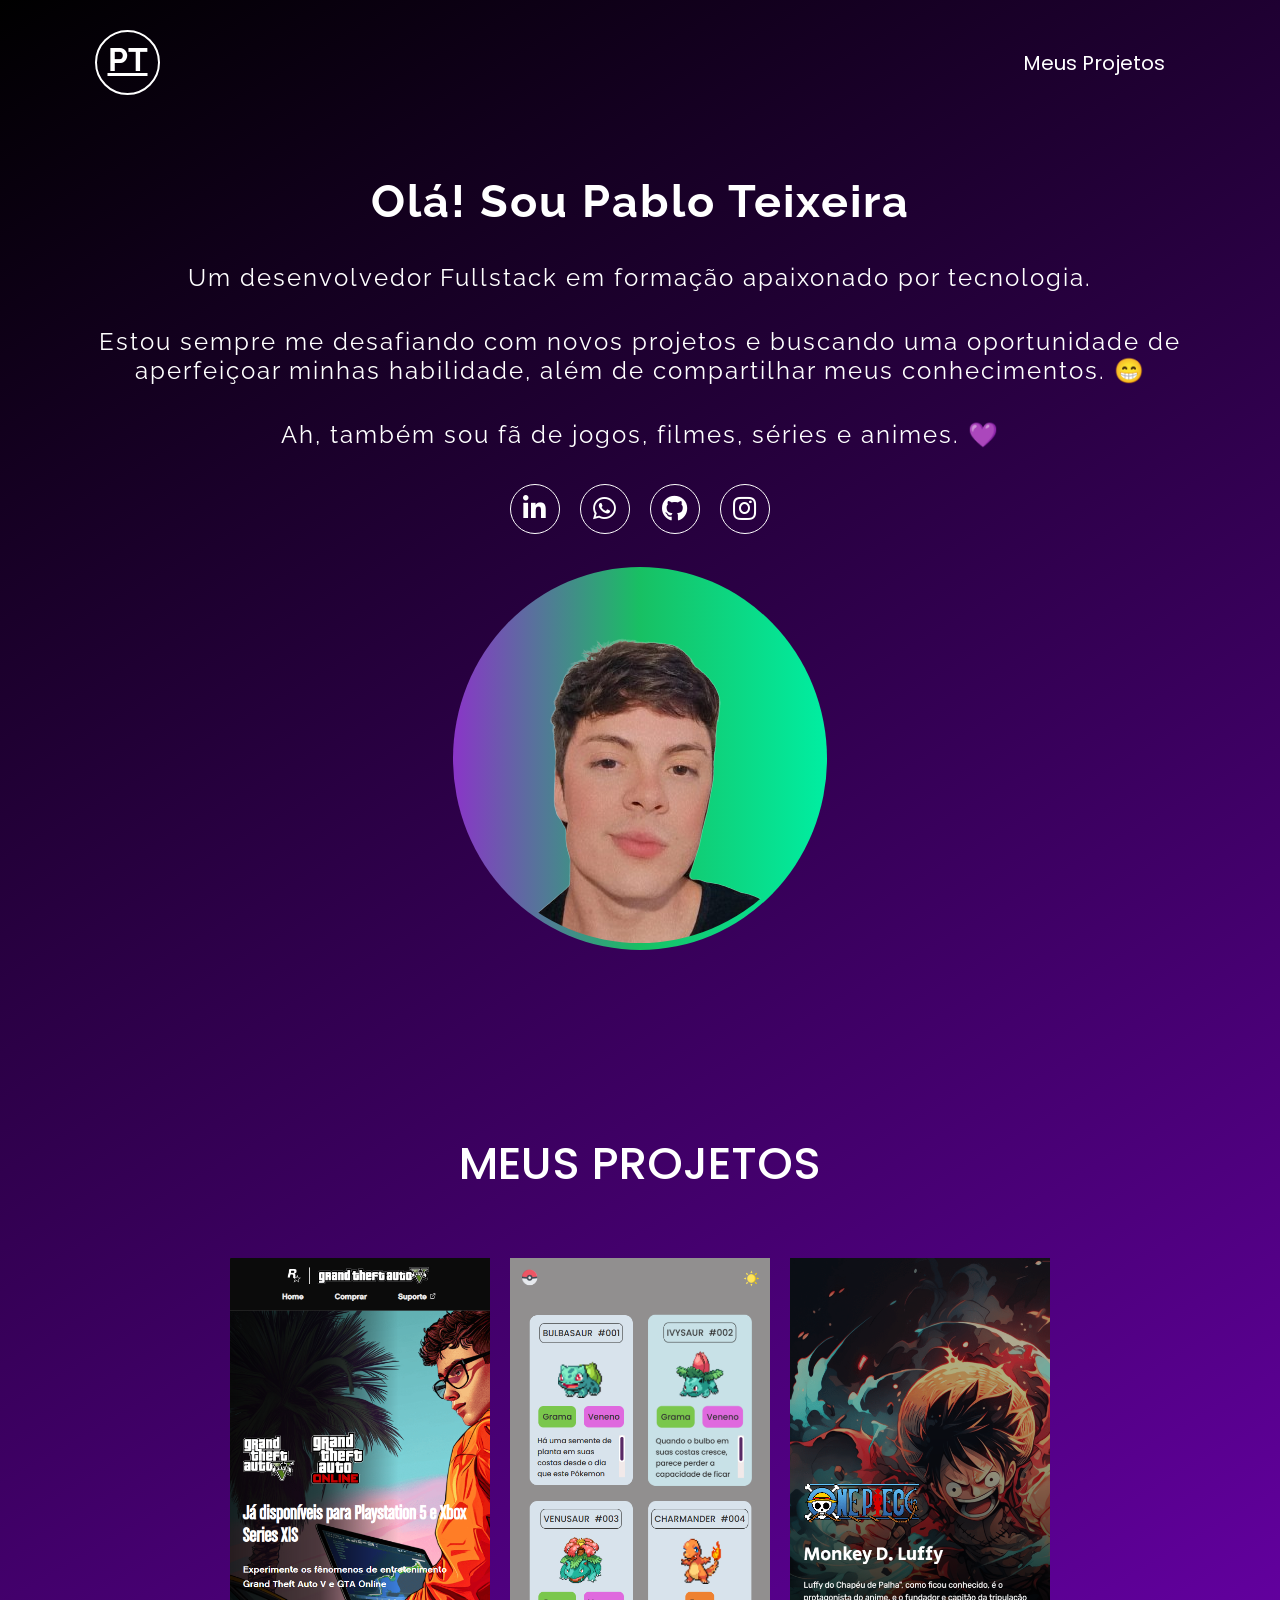
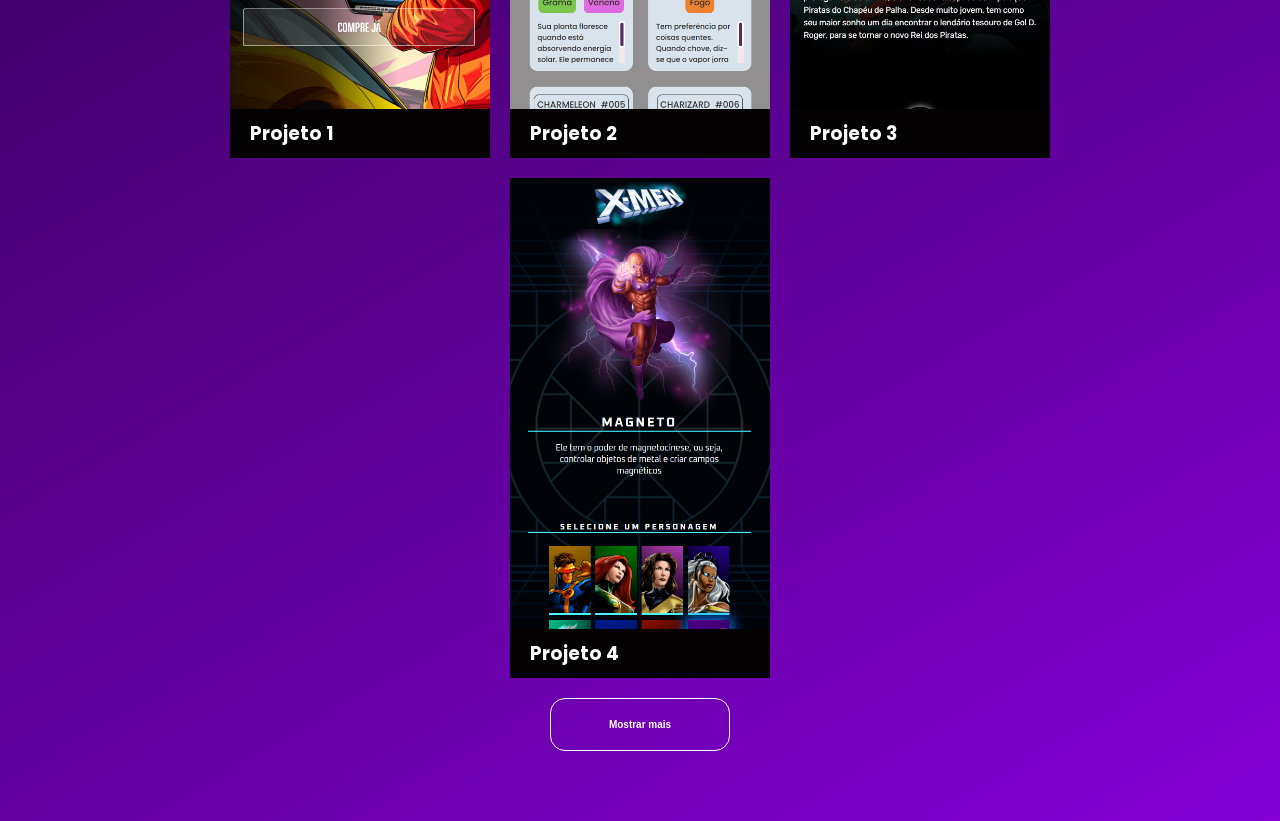
==== index.html @ 84877e75 "Add files via upload" ====
<!DOCTYPE html>
<html lang="pt-BR">
  <head>
    <meta charset="UTF-8" />
    <meta name="viewport" content="width=device-width, initial-scale=1.0" />
    <title>Pablo Teixeira - Desenvolvedor Fullstack</title>

    <link
      rel="stylesheet"
      href="https://cdnjs.cloudflare.com/ajax/libs/font-awesome/5.15.4/css/all.min.css"
    />

    <link
      rel="stylesheet"
      href="https://cdn.jsdelivr.net/gh/devicons/devicon@v2.14.0/devicon.min.css"
    />

    <link rel="preconnect" href="https://fonts.googleapis.com" />
    <link rel="preconnect" href="https://fonts.gstatic.com" crossorigin />
    <link
      href="https://fonts.googleapis.com/css2?family=Poppins:ital,wght@0,100;0,200;0,300;0,400;0,500;0,600;0,700;0,800;0,900;1,100;1,200;1,300;1,400;1,500;1,600;1,700;1,800;1,900&family=Raleway:ital,wght@0,100..900;1,100..900&display=swap"
      rel="stylesheet"
    />

    <link rel="stylesheet" href="./src/css/reset.css">

    <link rel="stylesheet" href="./src/css/estilos.css">
    
    <link rel="stylesheet" href="./src/css/responsivo.css">

  </head>
  <body>
    <header class="cabecalho">
      <a href="#">
        <h1 class="logo">PT</h1>
      </a>

      <nav class="menu">
        <ul>
          <li>
            <a href="#projetos">Meus projetos</a>
          </li>
        </ul>
      </nav>
    </header>
    <section class="home">
      <div class="informacoes">
        <h1>Olá! Sou Pablo Teixeira</h1>
        <p>Um desenvolvedor Fullstack em formação apaixonado por tecnologia.</p>
        <p>
          Estou sempre me desafiando com novos projetos e buscando uma oportunidade de aperfeiçoar minhas habilidade, além de compartilhar meus conhecimentos. 😁
        </p>
        <p>Ah, também sou fã de jogos, filmes, séries e animes. 💜</p>

        <ul class="redes-sociais">
          <li>
            <a
              href="https://www.linkedin.com/in/pabloteixeiraimproving/"
              title="Ir para o LinkedIn"
              target="_blank"
            >
              <i class="fab fa-linkedin-in"></i>
            </a>
          </li>

          <li>
            <a
              href="https://wa.me/5511975147184"
              title="Enviar Mensagem no WhatsApp"
              target="_blank"
            >
              <i class="fab fa-whatsapp"></i>
            </a>
          </li>

          <li>
            <a
              href="https://github.com/Pabloodev"
              title="Ir para o GitHub"
              target="_blank"
            >
              <i class="fab fa-github"></i>
            </a>
          </li>

          <li>
            <a
              href="https://www.instagram.com/pablin_teixeira/"
              title="Ir para o Instagram"
              target="_blank"
            >
              <i class="fab fa-instagram"></i>
            </a>
          </li>
        </ul>
      </div>

      <div class="container-foto">
        <div class="foto sombra-interna">
          <img
            src="./src/imagens/Eu site.png"
            alt="foto do portfólio do Pablo"
          />
        </div>
      </div>
    </section>
    <section class="projetos" id="projetos">
      <h2 class="titulo">Meus projetos</h2>

      <div class="container-projetos">
        <div class="projeto ativo">
          <a href="https://github.com/devemdobro/projeto-gta" target="_blank">
            <img
              src="./src/imagens/projeto-gta.png"
              alt="Projeto Landing page GTA"
            />
            <h3>Projeto 1</h3>

            <div class="informacoes-projeto">
              <p>Projeto feito usando HTML, CSS e JavaScript</p>
              <p>🔗 Ver no GitHub Pages</p>
            </div>
          </a>
        </div>

        <div class="projeto ativo">
          <a
            href="https://github.com/devemdobro/projeto-listagem-pokemon"
            target="_blank"
          >
            <img
              src="./src/imagens/projeto-listagem-pokemon.png"
              alt="Projeto listagem de pokemons"
            />
            <h3>Projeto 2</h3>
            <div class="informacoes-projeto">
              <p>Projeto feito usando HTML, CSS e JavaScript</p>
              <p>🔗 Ver no GitHub Pages</p>
            </div>
          </a>
        </div>

        <div class="projeto ativo">
          <a
            href="https://github.com/devemdobro/projeto-one-piece-final"
            target="_blank"
          >
            <img
              src="./src/imagens/projeto-one-piece.png"
              alt="Projeto landing page One Piece"
            />
            <h3>Projeto 3</h3>
            <div class="informacoes-projeto">
              <p>Projeto feito usando HTML, CSS e JavaScript</p>
              <p>🔗 Ver no GitHub Pages</p>
            </div>
          </a>
        </div>

        <div class="projeto ativo">
          <a href="https://github.com/devemdobro/x-men-szpc" target="_blank">
            <img
              src="./src/imagens/projeto-x-men.png"
              alt="Projeto seletor de personagens x-men"
            />
            <h3>Projeto 4</h3>
            <div class="informacoes-projeto">
              <p>Projeto feito usando HTML, CSS e JavaScript</p>
              <p>🔗 Ver no GitHub Pages</p>
            </div>
          </a>
        </div>

        <div class="projeto">
          <a href="#" target="_blank">
            <img
              src="https://via.placeholder.com/515X700"
              alt="Projeto landing page Mario"
            />
            <h3>Projeto 5</h3>
            <div class="informacoes-projeto">
              <p>Projeto feito usando HTML, CSS e JavaScript</p>
              <p>🔗 Ver no GitHub Pages</p>
            </div>
          </a>
        </div>

        <div class="projeto">
          <a href="#" target="_blank">
            <img
              src="https://via.placeholder.com/515X700"
              alt="Capa do projeto"
            />
            <h3>Projeto 6</h3>
            <div class="informacoes-projeto">
              <p>Projeto feito usando HTML, CSS e JavaScript</p>
              <p>🔗 Ver no GitHub Pages</p>
            </div>
          </a>
        </div>

        <div class="projeto">
          <a href="#" target="_blank">
            <img
              src="https://via.placeholder.com/515X700"
              alt="Capa do projeto"
            />
            <h3>Projeto 7</h3>
            <div class="informacoes-projeto">
              <p>Projeto feito usando HTML, CSS e JavaScript</p>
              <p>🔗 Ver no GitHub Pages</p>
            </div>
          </a>
        </div>

        <div class="projeto">
          <a href="#" target="_blank">
            <img
              src="https://via.placeholder.com/515X700"
              alt="Capa do projeto"
            />
            <h3>Projeto 8</h3>
            <div class="informacoes-projeto">
              <p>Projeto feito usando HTML, CSS e JavaScript</p>
              <p>🔗 Ver no GitHub Pages</p>
            </div>
          </a>
        </div>
      </div>

      <button class="btn-mostrar-projetos">Mostrar mais</button>
    </section>

    <script src="src/js/index.js"></script>

  </body>
</html>
---- src/css/estilos.css ----
html {
    color: #fff;
    scroll-behavior: smooth;
}

body {
    background-color: #282828;
    font-family: "Poppins", sans-serif;
    margin: 0 auto;
    max-width: 1120px;
    background: linear-gradient(150deg, #000000, #9e00ff);
    background-size: 120% 120%;
}

.cabecalho {
    display: flex;
    justify-content: space-between;
    align-items: center;
    padding: 30px 15px;
}

.cabecalho .logo {
    width: 65px;
    height: 65px;
    border-radius: 50%;
    border: 2px solid #fff;
    text-decoration: underline;
    text-align: center;
    line-height: 55px;
    font-family: "Raleway", sans-serif;
    transition: 0.2s;
}

.cabecalho a:hover .logo {
    color: #9443d8;
    border: 2px solid #9443d8
}

.cabecalho .menu li a {
    font-size: 20px;
    text-transform: capitalize;
    padding: 10px 20px;
    transition: 0.2s;
}

.cabecalho .menu li a:hover {
    background-color: #9443d8;
    color: #fff;
    border-radius: 50px;
}

.home {
    display: flex;
    min-height: calc(100vh - 125px);
    align-items: center;
    gap: 50px;
    justify-content: space-between;
}

.home .informacoes {
    display: flex;
    flex-direction: column;
    gap: 15px;
    letter-spacing: 2px;
    padding: 0 15px;
    max-width: 50%;
}

.home .informacoes h1 {
    font-family: "Raleway", sans-serif;
    font-size: 45px;
    margin-bottom: 20px;

}

.home .informacoes p {
    font-family: "Raleway", sans-serif;
    font-size: 24px;
    margin-bottom: 20px;
}

.home .redes-sociais {
    display: flex;
    gap: 20px;
}

.home .redes-sociais a i {
    border: 1px solid #fff;
    border-radius: 50%;
    width: 50px;
    height: 50px;
    padding: 10px;
    text-align: center;
    font-size: 26px;
    transition: 0.3s;
}

.home .redes-sociais a i:hover {
    color: #9443d8;
    border: 1px solid #9443d8;
    transform: scale(1.1);
}

.home .container-foto .foto {
    max-width: 450px;
    border-radius: 50%;
}

.home .container-foto img {
    width: 100%;
    border-radius: 50%;
}

.home .foto.sombra-interna {
    background: linear-gradient(to right, #8A35C8, #18C063, #00EEA2);
    .home .foto.sombra-interna {
        background: linear-gradient(to right, #8a35c8, #18c063, #00eea2);
        background-size: 180% 180%;
        animation: gradient-animation 5s ease infinite;
      }
}

.projetos {
    padding: 70px 0 70px;
}

.projetos .titulo {
    text-align: center;
    padding: 60px 0;
    font-size: 45px;
    font-weight: 500;
    text-transform: uppercase;
}

.projetos .container-projetos {
    display: flex;
    gap: 20px;
    flex-wrap: wrap;
    margin-bottom: 20px;
    justify-content: center;
}

.projetos .projeto {
    max-width: 260px;
    max-height: 500px;
    position: relative;
    display: none;
}

.projetos .projeto.ativo{
    display: block;
}

.projetos .projeto img{
    height: 100%;
}

.projetos .projeto h3{
    background-color: #040203;
    width: 100%;
    padding-left: 20px;
    padding-bottom: 10px;
    padding-top: 10px;
    position: absolute;
    bottom: 0;
}

.projetos .projeto .informacoes-projeto{
    background-color: #040203;
    position: absolute;
    top: 0;
    width: 100%;
    height: 100%;
    font-weight: 600;
    opacity: 0;
    transition: 0.3s;
    padding: 20px;
}

.projetos .container-projetos .projeto:hover .informacoes-projeto{
    opacity: 0.7;
    background-color: #000;
}

.projetos .btn-mostrar-projetos{
    background: none;
    border: 1px solid #fff;
    border-radius: 15px;
    color: white;
    width: 180px;
    padding: 20px;
    font-size: 10px;
    font-weight: 600;
    margin: 0 auto;
    display: flex;
    justify-content: center;
    align-items: center;
    cursor: pointer;
}

.projetos .btn-mostrar-projetos:hover{
    background-color: #9443d0;
    transition: 0.3s;
}

.projetos .btn-mostrar-projetos.remover{
    display: none;
}

@keyframes gradient-animation {
    0% {
      background-position: 0% 50%;
    }
  
    50% {
      background-position: 100% 50%;
    }
  
    100% {
      background-position: 0% 50%;
    }
  }
---- src/css/responsivo.css ----
@media(max-width: 1280px) {

    .cabechalo{
        padding: 30px;
    }

    .home {
        flex-direction: column;
        align-items: center;
        margin: 50px 0;
        gap: 30px;
    }   

    .home .informacoes {
        max-width: 100%;
        text-align: center;
        align-items: center;
    }

    .projetos .container-projetos {
        padding: 0 30px;
    }

}

@media(max-width: 425px) {
    .home .informacoes h1 {
        font-size: 30px;
    }

    .home .informacoes p{
        font-size: 16px;
    }

    .home .container-foto img {
        max-width: 320px;
    }

    .projetos {
        padding: 30px;
    }
}
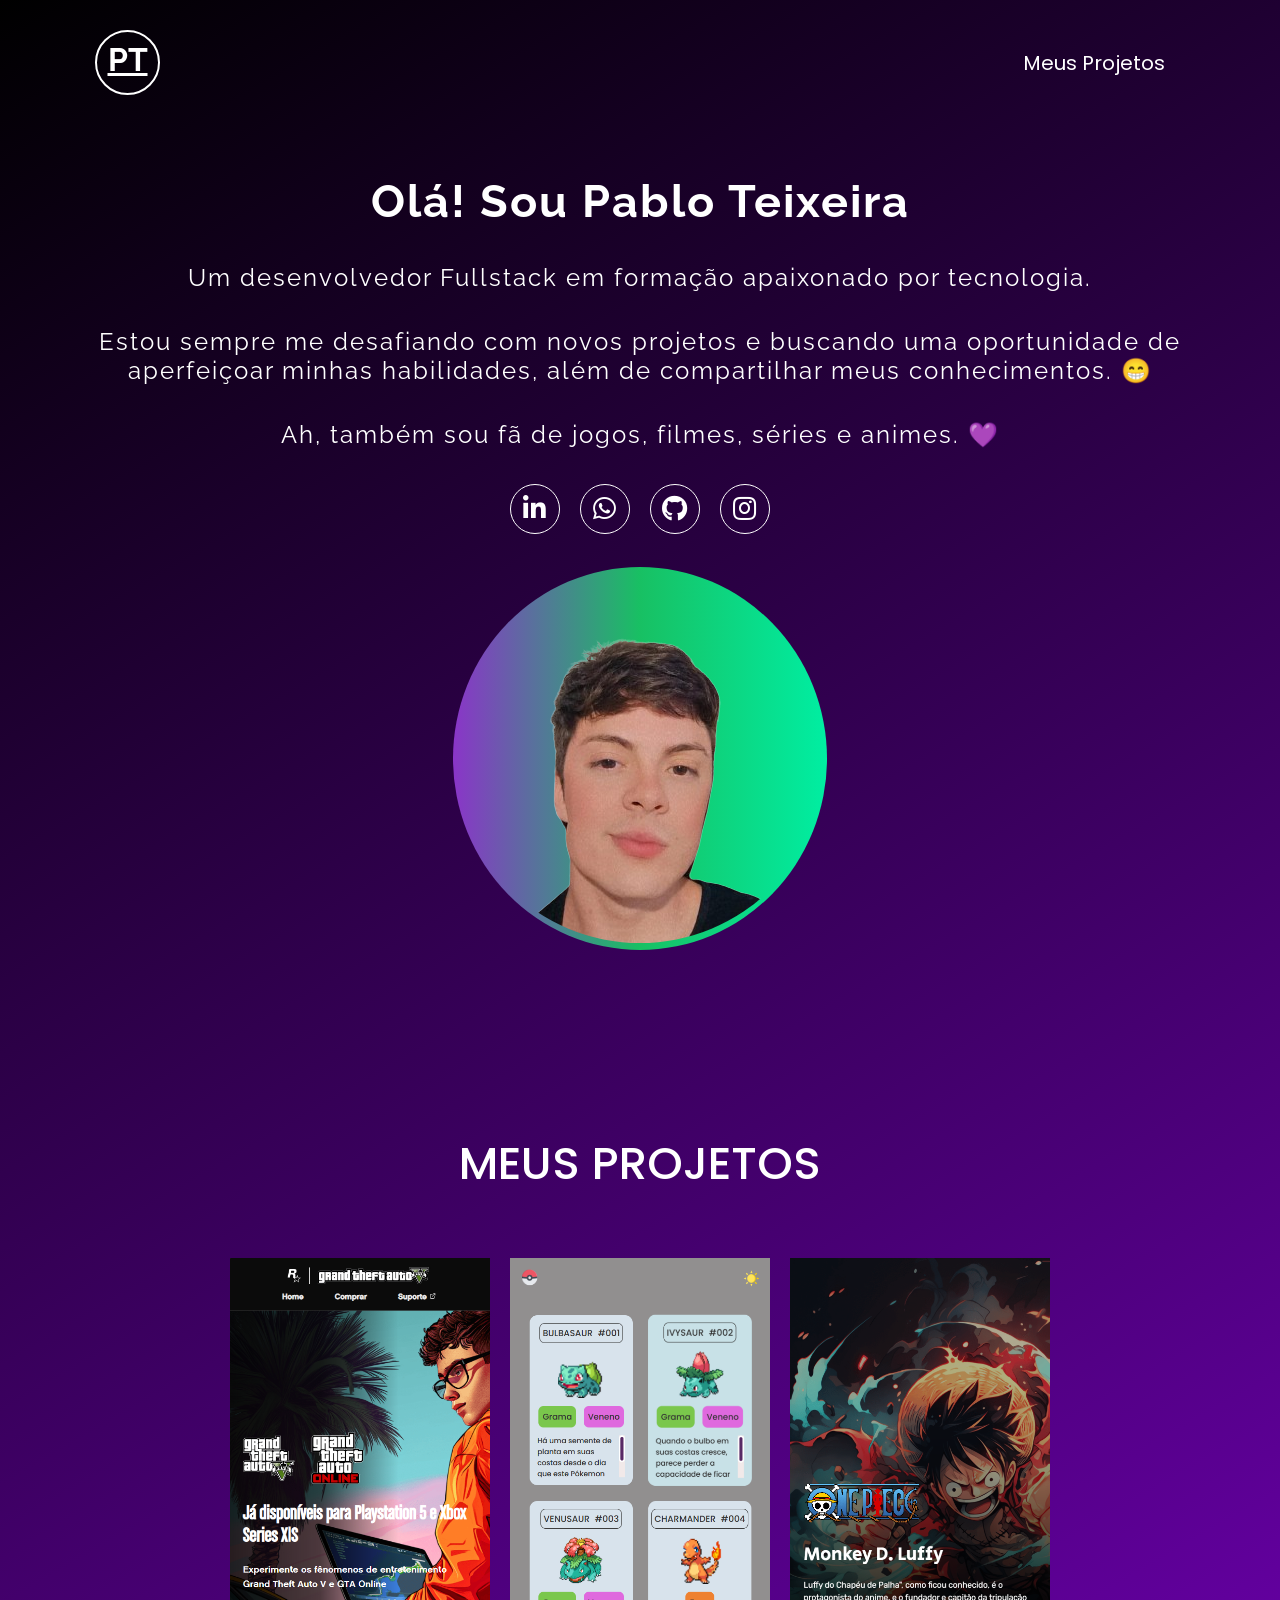
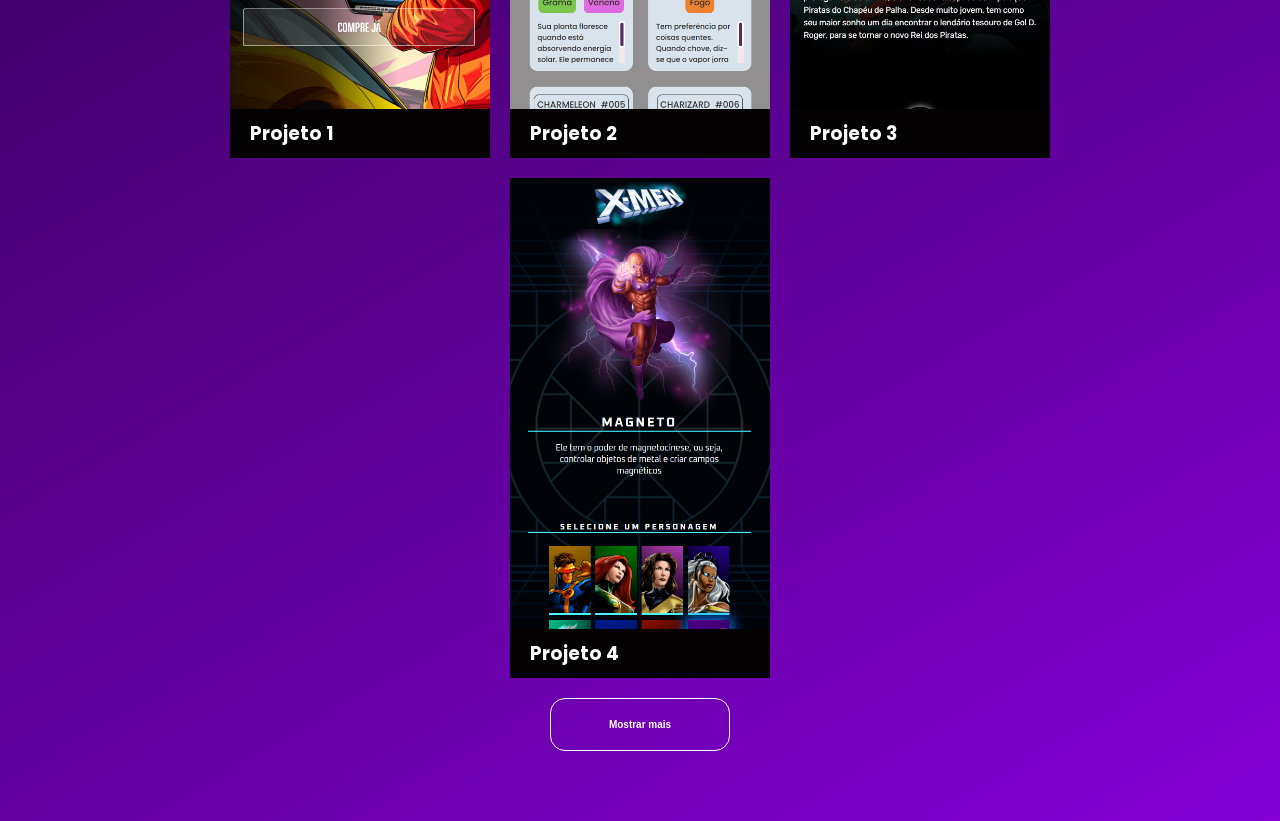
==== commit d815e623: "Add files via upload" ====
--- a/index.html
+++ b/index.html
@@ -48,7 +48,7 @@
         <h1>Olá! Sou Pablo Teixeira</h1>
         <p>Um desenvolvedor Fullstack em formação apaixonado por tecnologia.</p>
         <p>
-          Estou sempre me desafiando com novos projetos e buscando uma oportunidade de aperfeiçoar minhas habilidade, além de compartilhar meus conhecimentos. 😁
+          Estou sempre me desafiando com novos projetos e buscando uma oportunidade de aperfeiçoar minhas habilidades, além de compartilhar meus conhecimentos. 😁
         </p>
         <p>Ah, também sou fã de jogos, filmes, séries e animes. 💜</p>
 
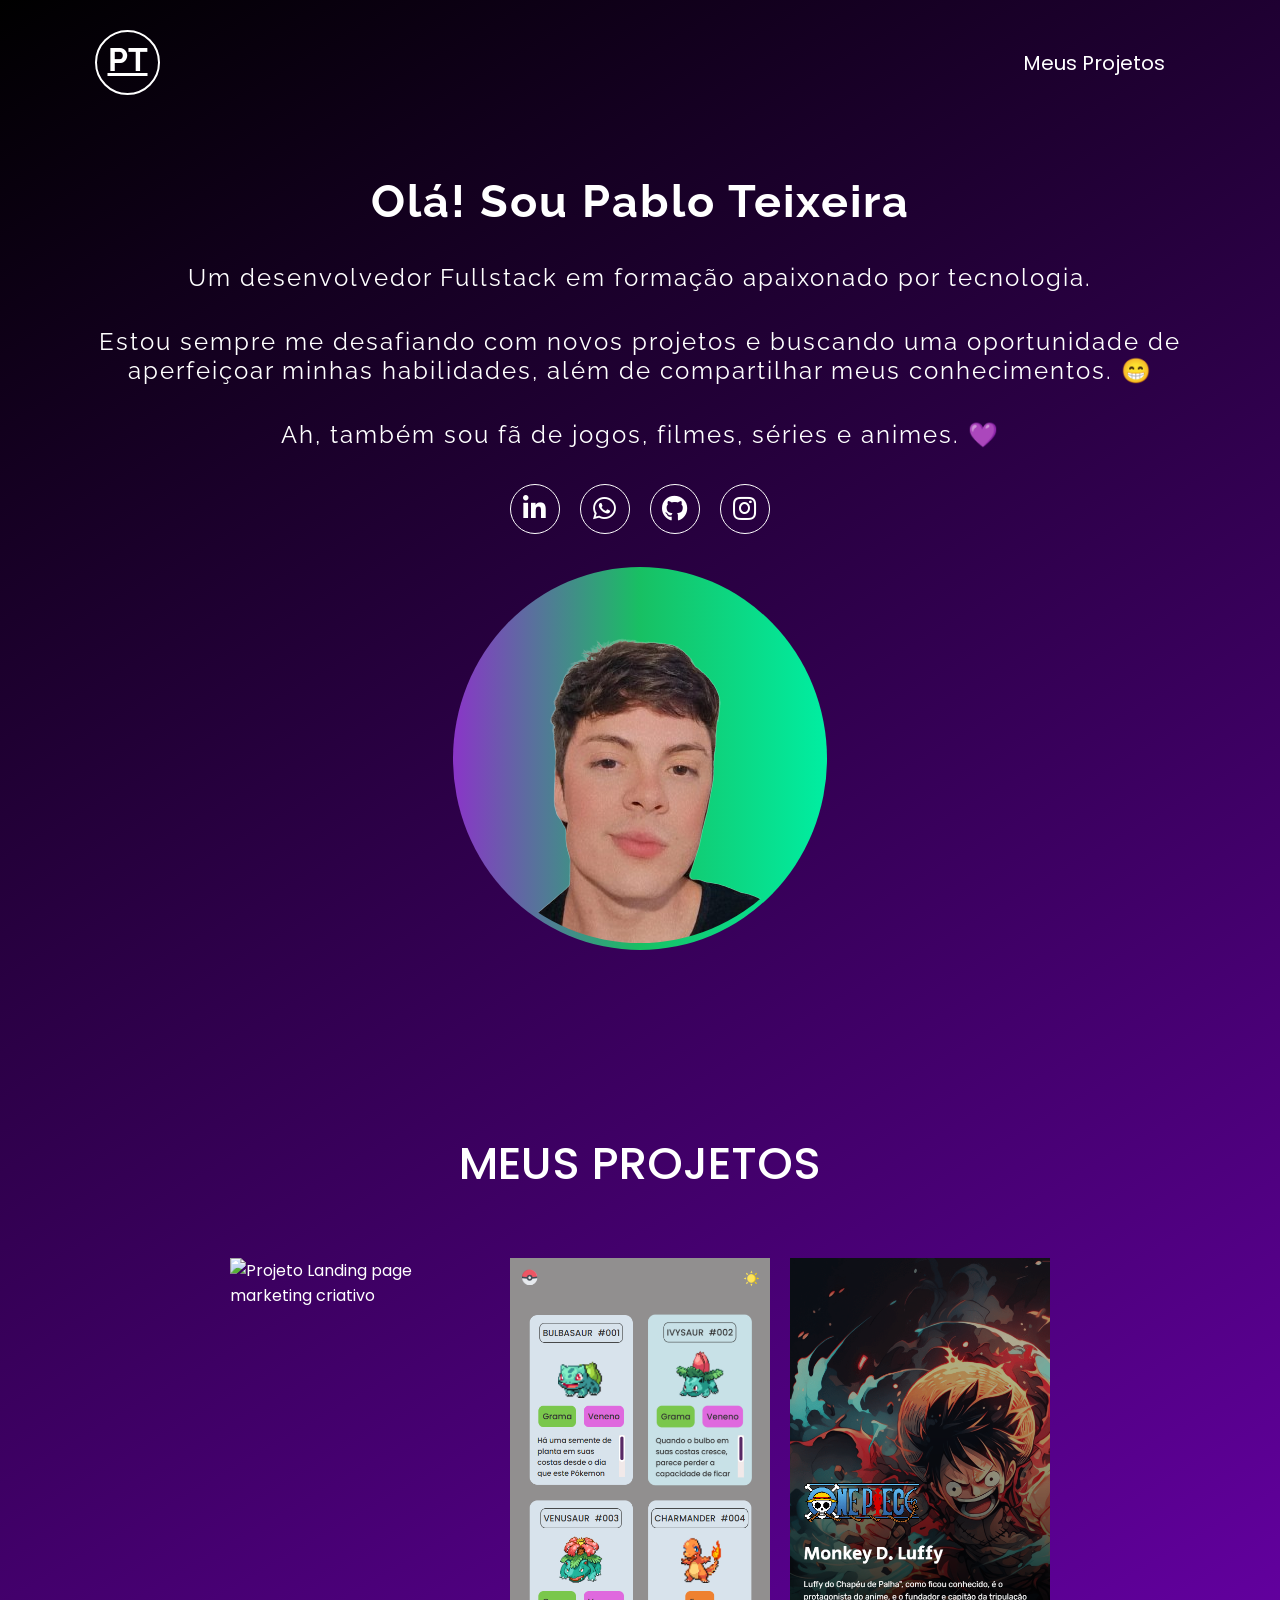
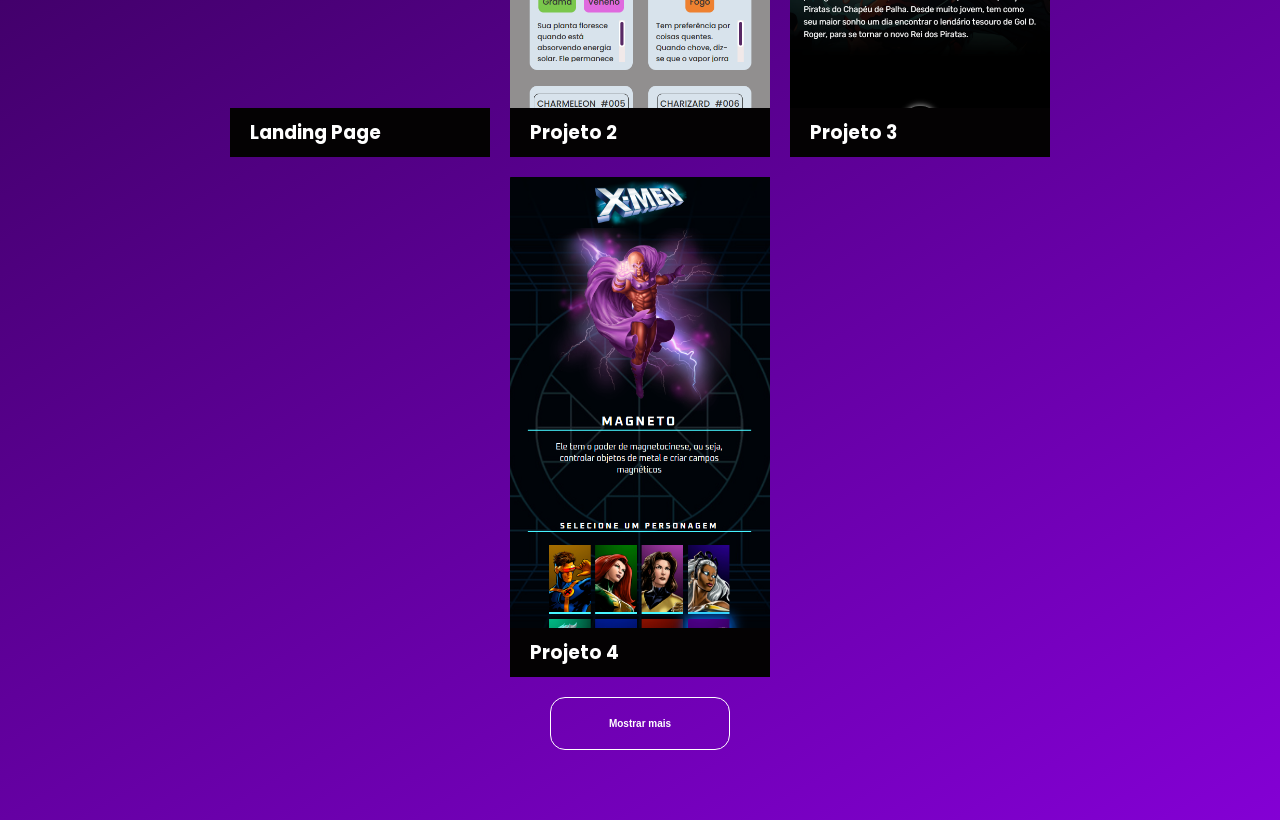
==== commit a332fedb: "Add files via upload" ====
--- a/index.html
+++ b/index.html
@@ -111,13 +111,13 @@
         <div class="projeto ativo">
           <a href="https://github.com/devemdobro/projeto-gta" target="_blank">
             <img
-              src="./src/imagens/projeto-gta.png"
-              alt="Projeto Landing page GTA"
-            />
-            <h3>Projeto 1</h3>
-
-            <div class="informacoes-projeto">
-              <p>Projeto feito usando HTML, CSS e JavaScript</p>
+              src="./src/imagens/landing-page.png"
+              alt="Projeto Landing page marketing criativo"
+            />
+            <h3>Landing Page</h3>
+
+            <div class="informacoes-projeto">
+              <p>Projeto feito usando HTML e CSS</p>
               <p>🔗 Ver no GitHub Pages</p>
             </div>
           </a>
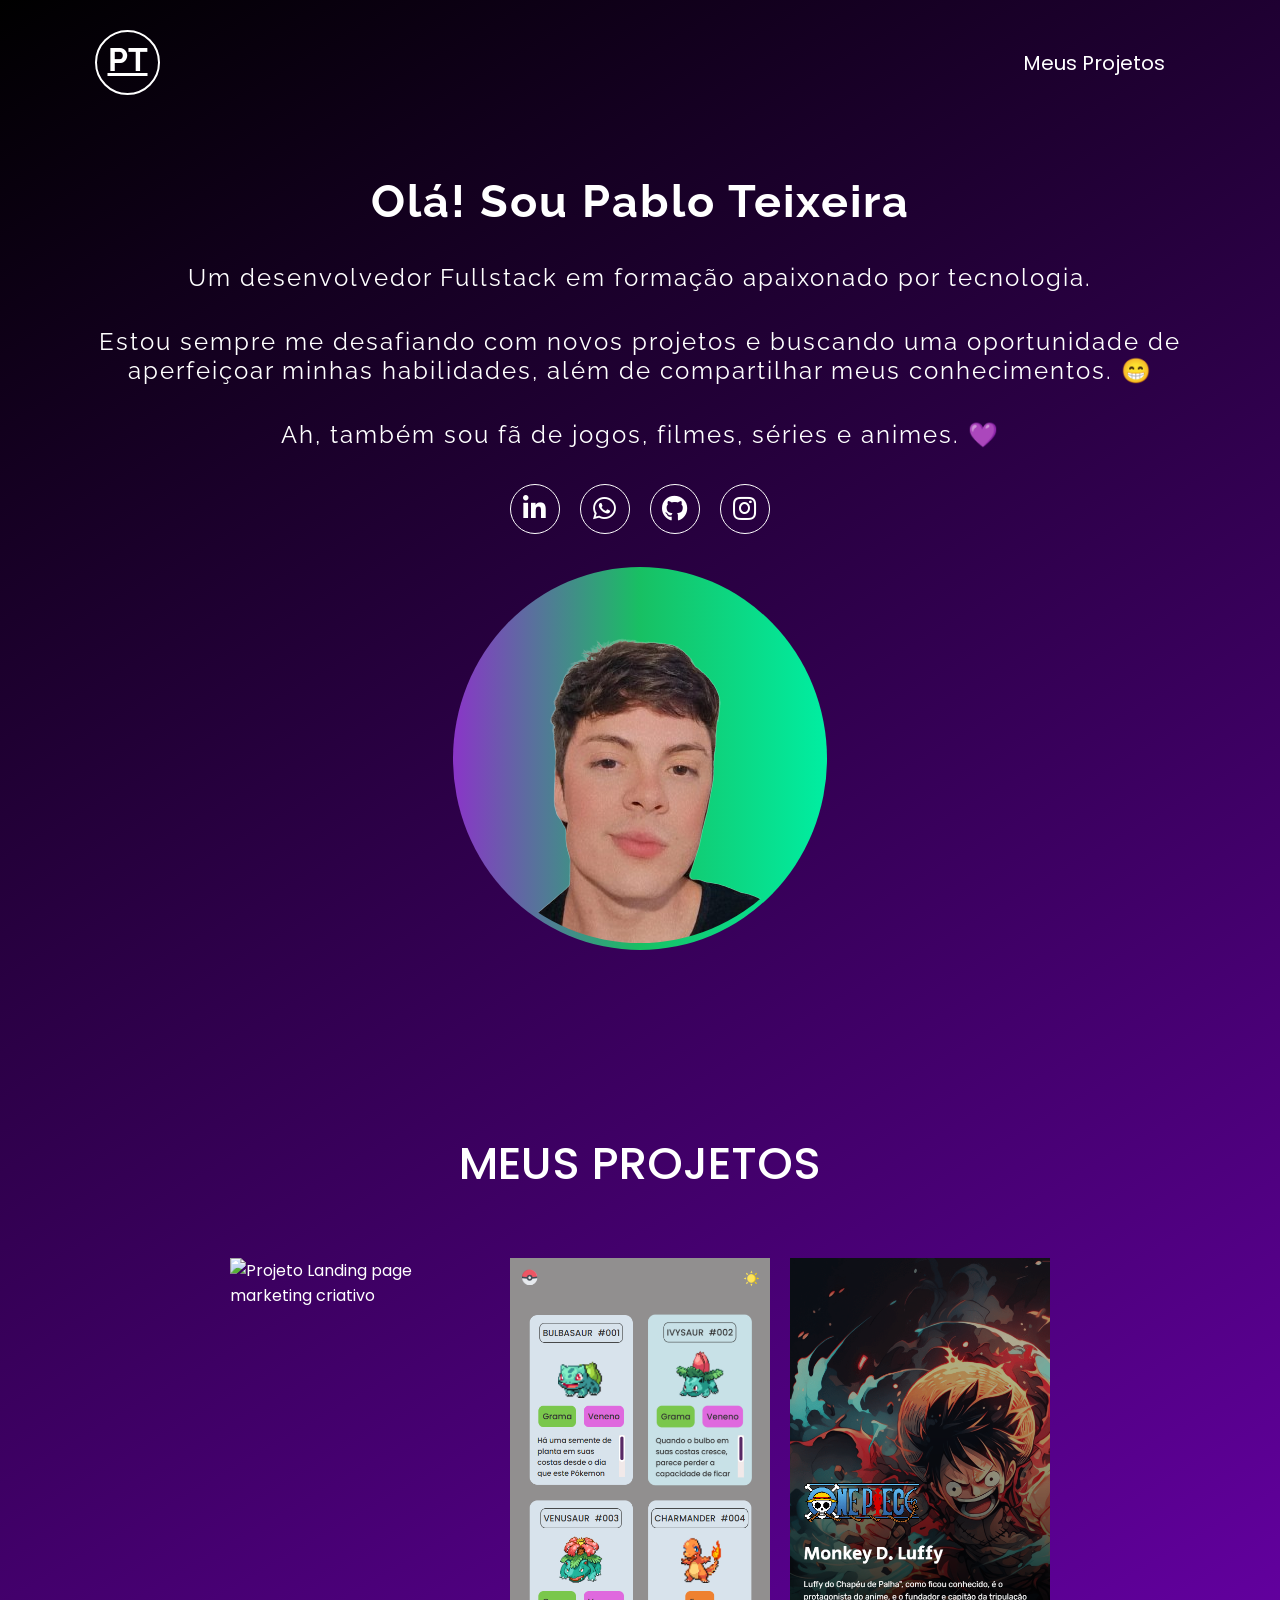
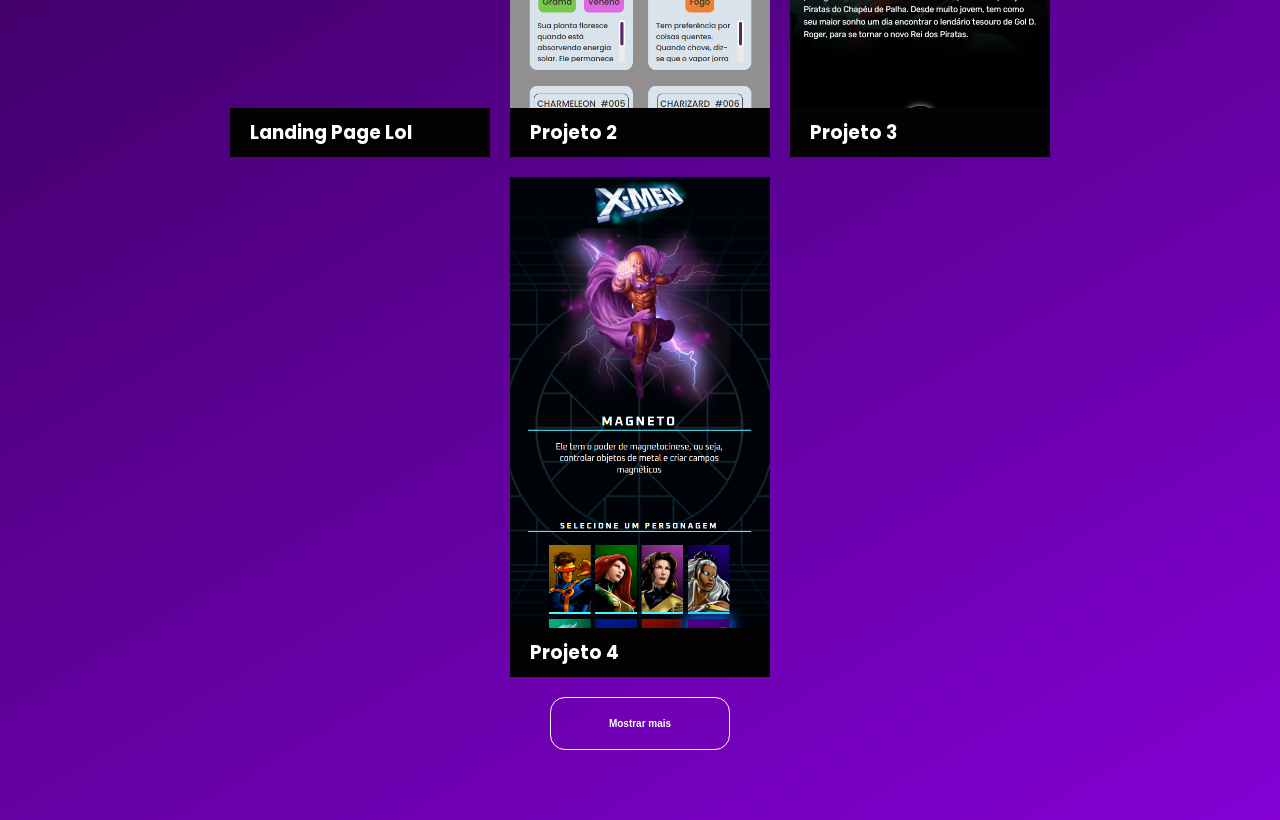
==== commit a97831cb: "Add files via upload" ====
--- a/index.html
+++ b/index.html
@@ -109,12 +109,12 @@
 
       <div class="container-projetos">
         <div class="projeto ativo">
-          <a href="https://github.com/devemdobro/projeto-gta" target="_blank">
-            <img
-              src="./src/imagens/landing-page.png"
+          <a href="https://github.com/Pabloodev/landing-page" target="_blank">
+            <img
+              src="./src/imagens/Lading-page.png"
               alt="Projeto Landing page marketing criativo"
             />
-            <h3>Landing Page</h3>
+            <h3>Landing Page Lol</h3>
 
             <div class="informacoes-projeto">
               <p>Projeto feito usando HTML e CSS</p>
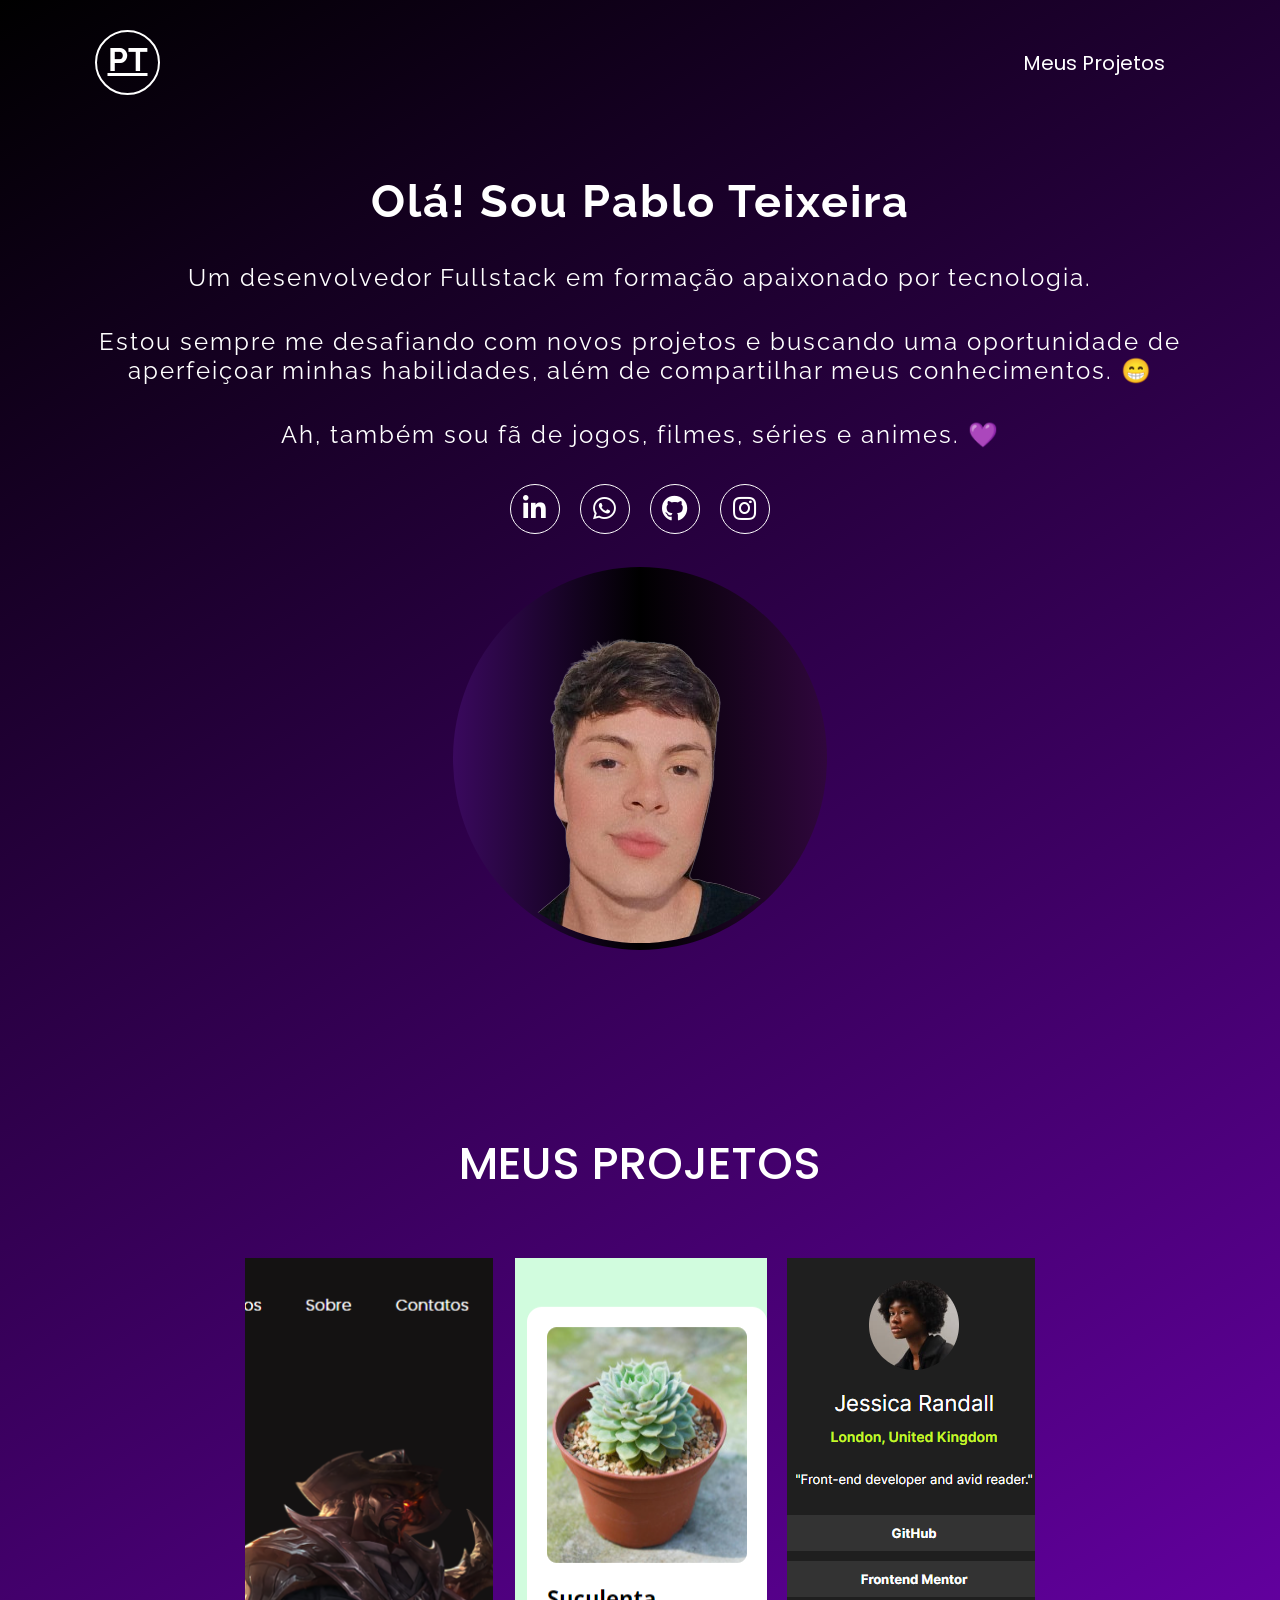
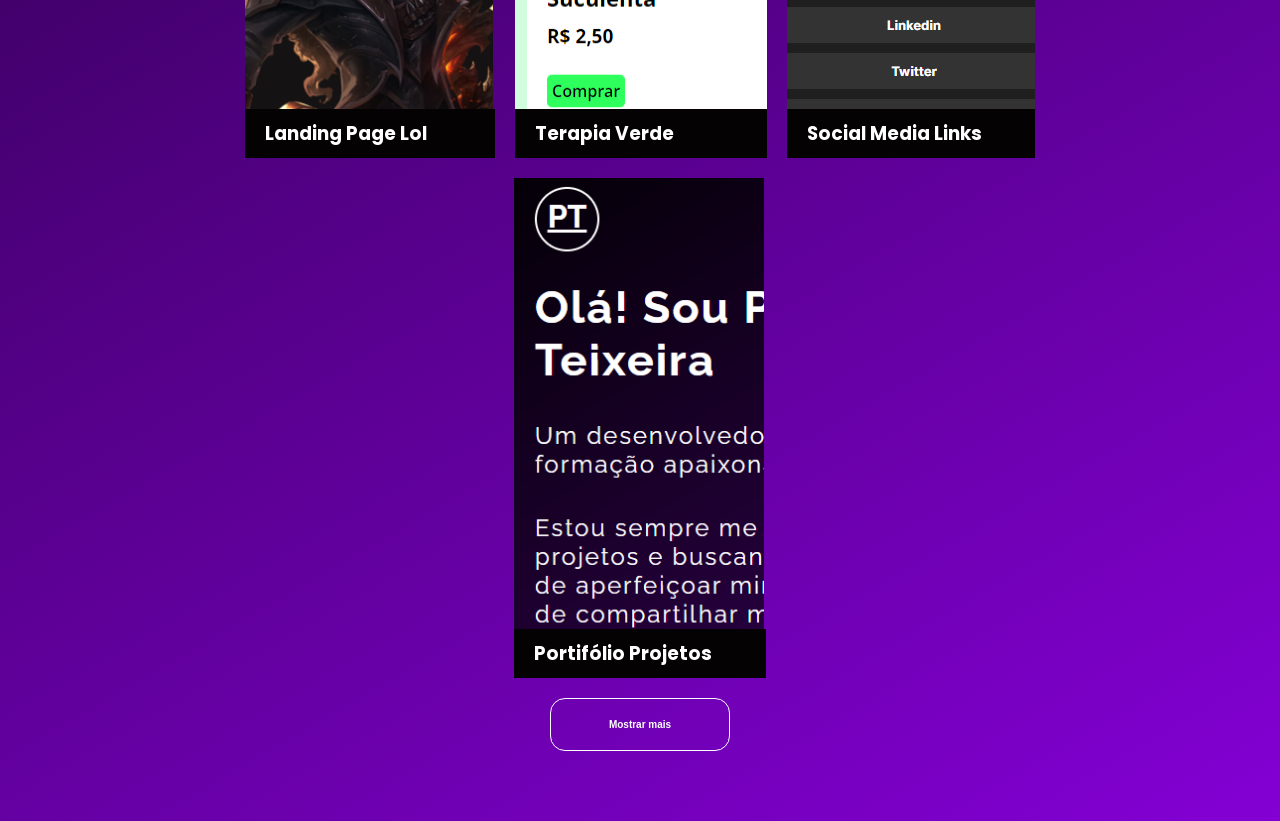
==== commit a97dbfc8: "Add files via upload" ====
--- a/index.html
+++ b/index.html
@@ -111,8 +111,8 @@
         <div class="projeto ativo">
           <a href="https://github.com/Pabloodev/landing-page" target="_blank">
             <img
-              src="./src/imagens/Lading-page.png"
-              alt="Projeto Landing page marketing criativo"
+              src="./src/imagens/landing-page-lol.png"
+              alt="Projeto Landing page Lol"
             />
             <h3>Landing Page Lol</h3>
 
@@ -125,16 +125,16 @@
 
         <div class="projeto ativo">
           <a
-            href="https://github.com/devemdobro/projeto-listagem-pokemon"
+            href="https://github.com/Pabloodev/terapia-verde"
             target="_blank"
           >
             <img
-              src="./src/imagens/projeto-listagem-pokemon.png"
-              alt="Projeto listagem de pokemons"
-            />
-            <h3>Projeto 2</h3>
-            <div class="informacoes-projeto">
-              <p>Projeto feito usando HTML, CSS e JavaScript</p>
+              src="./src/imagens/terapia-verde-site.png"
+              alt="Terapia Verde Vendas"
+            />
+            <h3>Terapia Verde</h3>
+            <div class="informacoes-projeto">
+              <p>Projeto feito usando HTML e CSS</p>
               <p>🔗 Ver no GitHub Pages</p>
             </div>
           </a>
@@ -142,44 +142,44 @@
 
         <div class="projeto ativo">
           <a
-            href="https://github.com/devemdobro/projeto-one-piece-final"
+            href="https://github.com/Pabloodev/Social-media-links"
             target="_blank"
           >
             <img
-              src="./src/imagens/projeto-one-piece.png"
+              src="./src/imagens/social-media.png"
               alt="Projeto landing page One Piece"
             />
-            <h3>Projeto 3</h3>
-            <div class="informacoes-projeto">
-              <p>Projeto feito usando HTML, CSS e JavaScript</p>
-              <p>🔗 Ver no GitHub Pages</p>
-            </div>
-          </a>
-        </div>
-
-        <div class="projeto ativo">
-          <a href="https://github.com/devemdobro/x-men-szpc" target="_blank">
-            <img
-              src="./src/imagens/projeto-x-men.png"
-              alt="Projeto seletor de personagens x-men"
-            />
-            <h3>Projeto 4</h3>
-            <div class="informacoes-projeto">
-              <p>Projeto feito usando HTML, CSS e JavaScript</p>
-              <p>🔗 Ver no GitHub Pages</p>
-            </div>
-          </a>
-        </div>
-
-        <div class="projeto">
-          <a href="#" target="_blank">
-            <img
-              src="https://via.placeholder.com/515X700"
-              alt="Projeto landing page Mario"
-            />
-            <h3>Projeto 5</h3>
-            <div class="informacoes-projeto">
-              <p>Projeto feito usando HTML, CSS e JavaScript</p>
+            <h3>Social Media Links</h3>
+            <div class="informacoes-projeto">
+              <p>Projeto feito usando HTML e CSS</p>
+              <p>🔗 Ver no GitHub Pages</p>
+            </div>
+          </a>
+        </div>
+
+        <div class="projeto ativo">
+          <a href="https://github.com/Pabloodev/portifolio-simplicado" target="_blank">
+            <img
+              src="./src/imagens/portifolio.png"
+              alt="Porfifólio"
+            />
+            <h3>Portifólio Projetos</h3>
+            <div class="informacoes-projeto">
+              <p>Projeto feito usando HTML, CSS e JavaScript</p>
+              <p>🔗 Ver no GitHub Pages</p>
+            </div>
+          </a>
+        </div>
+
+        <div class="projeto">
+          <a href="https://pabloodev.github.io/blog-preview-card/" target="_blank">
+            <img
+              src="./src/imagens/blog-preview.png"
+              alt="Blog-preview"
+            />
+            <h3>Blog Preview</h3>
+            <div class="informacoes-projeto">
+              <p>Projeto feito usando HTML e CSS</p>
               <p>🔗 Ver no GitHub Pages</p>
             </div>
           </a>
--- a/src/css/estilos.css
+++ b/src/css/estilos.css
@@ -28,7 +28,7 @@
     text-align: center;
     line-height: 55px;
     font-family: "Raleway", sans-serif;
-    transition: 0.2s;
+    transition: 0.5s;
 }
 
 .cabecalho a:hover .logo {
@@ -112,7 +112,7 @@
 }
 
 .home .foto.sombra-interna {
-    background: linear-gradient(to right, #8A35C8, #18C063, #00EEA2);
+    background: linear-gradient(to right, #3a095e, #000000, #30073d);
     .home .foto.sombra-interna {
         background: linear-gradient(to right, #8a35c8, #18c063, #00eea2);
         background-size: 180% 180%;
